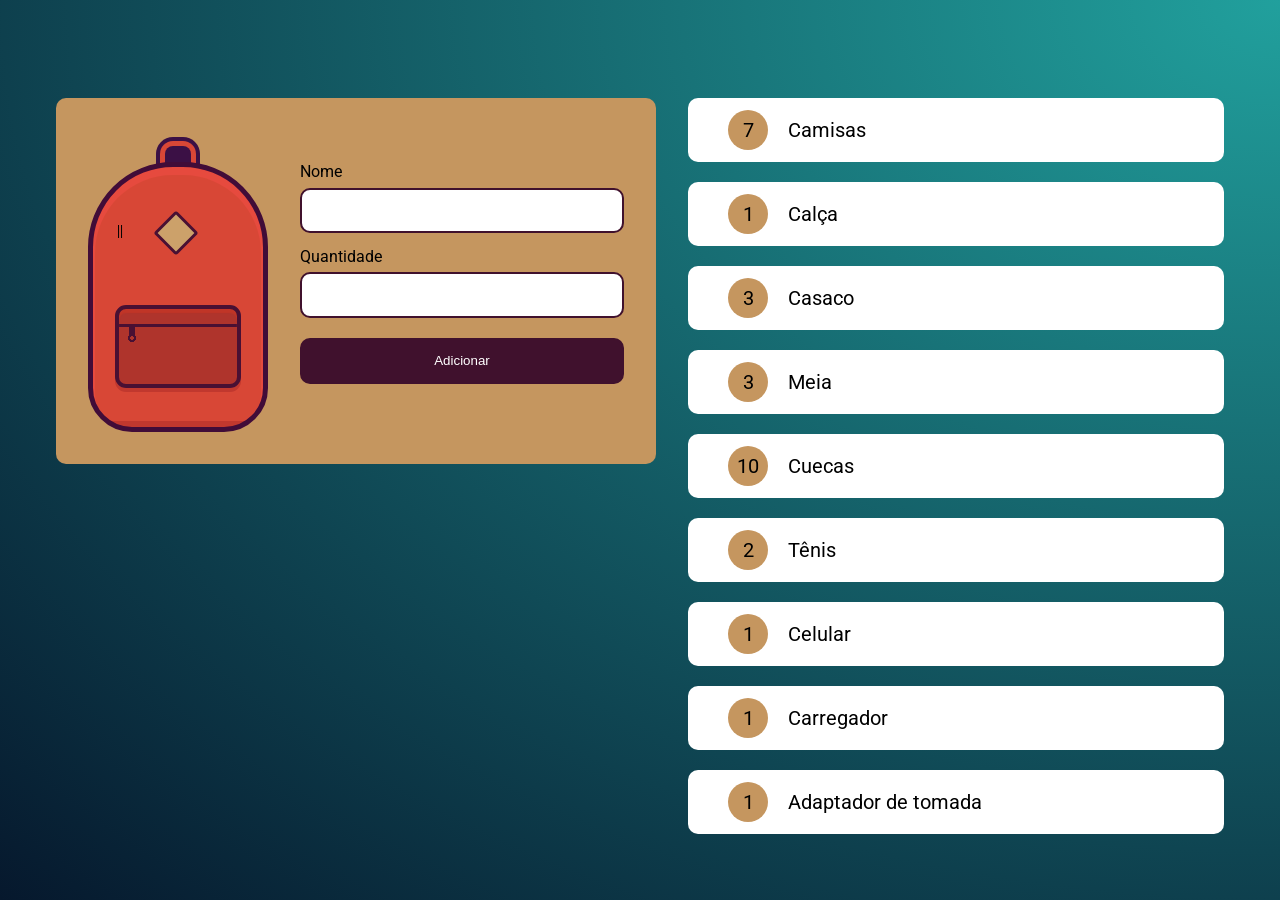
==== Node/mochila-de-viagem/index.html @ fa67abd1 "Novo projeto" ====
<!DOCTYPE html>
<html lang="en">
<head>
    <meta charset="UTF-8">
    <meta http-equiv="X-UA-Compatible" content="IE=edge">
    <meta name="viewport" content="width=device-width, initial-scale=1.0">
    <title>Mochila de viagem</title>
    <link rel="stylesheet" href="css/style.css">

    <link rel="preconnect" href="https://fonts.googleapis.com">
    <link rel="preconnect" href="https://fonts.gstatic.com" crossorigin>
    <link href="https://fonts.googleapis.com/css2?family=Roboto&display=swap" rel="stylesheet"> 
</head>
<body>
    <main class="conteudo">
        <div class="principal">
            <div class="mochila"></div>
            <form action="" class="adicionar" id="novoItem">
                <label for="item">Nome</label>
                <input type="text" name="nome" id="nome">
                <label for="item">Quantidade</label>
                <input type="number" name="quantidade" id="quantidade">
                <input type="submit" value="Adicionar" class="cadastrar">
            </form>
        </div>
        
        <ul class="lista">
            <li class="item"><strong>7</strong>Camisas</li>
            <li class="item"><strong>1</strong>Calça</li>
            <li class="item"><strong>3</strong>Casaco</li>
            <li class="item"><strong>3</strong>Meia</li>
            <li class="item"><strong>10</strong>Cuecas</li>
            <li class="item"><strong>2</strong>Tênis</li>
            <li class="item"><strong>1</strong>Celular</li>
            <li class="item"><strong>1</strong>Carregador</li>
            <li class="item"><strong>1</strong>Adaptador de tomada</li>
        </ul>
    </main>

    <script src="js/main.js"></script>
</body>
</html>
---- Node/mochila-de-viagem/css/style.css ----
html {
    background: radial-gradient(farthest-corner at right top,#21A09D, #06182D);
    height: 100%;
    font-family: 'Roboto', cursive;
}

.conteudo {
    padding: 10vh 3em 0;
    display: flex;
    align-items: flex-start;
    gap: 2em;
}

.principal {
    flex-grow: 1;
    flex-basis: auto;
    min-width: 600px;
    padding: 4em 2em 2em;
    box-sizing: border-box;
    display: flex;
    background: #C5965F;
    border-radius: 10px;
    gap: 2em;
}
  
.mochila {
    min-width: 170px;
    max-width: 170px;
    height: 180px;
    padding-top: 80px;
    background-color: #d84736;
    box-shadow: inset 0 6px 0 2px #e64a3e, 0 -93px 0 -77px #3b1045, 0 -93px 0 -72px #d84736, 0 -93px 0 -68px #3b1045;
    background-image: linear-gradient(to right, transparent 5px, transparent 20px, transparent 1px, transparent 25px, transparent 5px, transparent 20px, transparent 20px, transparent 86px, #c1382e 45px, #c1382e 230px, transparent 25px, transparent 172px );
    background-position: center 254px;
    background-size: 305px 6px;
    background-repeat: repeat-x; 
    border: 5px solid #410c38;
    border-radius: 85px 85px 44px 44px;
    display: inline-block;
    vertical-align: top;
    flex-basis: auto;
    flex-grow: 1;
}
  
.mochila:before, .mochila:after {
    display: block;
    content: '';
    position: absolute;
  }
  
.mochila:before {
    height: 75px;
    width: 118px;
    background-image: radial-gradient(circle closest-corner at 13px 29px , #af342c, #af342c 2px, transparent 2px, transparent), radial-gradient(circle closest-corner at 13px 29px , #491033, #491033 4px, transparent 4px, transparent), linear-gradient(to bottom, transparent 10px, transparent 15px, #491033 5px, #491033 18px, transparent 18px, transparent 100px), linear-gradient(to right, #af342c 10px, #af342c 10px, transparent 10px, transparent 16px, #af342c 9px, #af342c 50px), linear-gradient(to bottom, #af342c 8px, #af342c 16px, #491033 8px, #491033 30px, #af342c 20px, #af342c 72px, #af342c 10px, #af342c 57px, #af342c 5%);
    margin-left: 22px;
    margin-top: 58px;
    border: 4px solid #491033;
    border-radius: 11px;
    box-shadow: 0 4px 0 0 #c1382e, inset 0px 4px 1px 0 #c03527;
    content: '||';
    color: transparent;
    font-family: Comic Sans MS;
    font-weight: bold;
    z-index: 1;
    text-shadow: rgb(0, 0, 0) -2px -86px 0px;
    font-size: 14px;
}
  
.mochila:after {
    margin-left: 67px;
    margin-top: -30px;
    background: #cca16a;
    width:26px;
    height:26px;
    border: 3px solid #491033;
    border-radius: 3px;
    transform: rotate(45deg);
}

.adicionar {
    width: 100%;
}

.adicionar input {
    width: 100%;
    box-sizing: border-box;
    margin: 0.5em 0 1em;
    padding: 1em 0.5em;
    border-radius: 10px;
    border: 2px solid #40112D;
}

.adicionar label {
    display: block;
}

.cadastrar {
    background-color: #40112D;
    color: #FFFFFF;
    cursor: pointer;
}

.lista {
    margin: 0;
    padding: 0;
}

.item {
    list-style: none;
    padding: 0.6em 2em;
    background: #FFFFFF;
    border-radius: 10px;
    margin: 0 0 1em;
    width: 100%;
    box-sizing: border-box;
    display: inline-flex;
    align-items: center;
    gap: 1em;
    font-size: 20px;
}

.item strong {
    border-radius: 50%;
    display: flex;
    align-items: center;
    justify-content: center;
    width: 40px;
    height: 40px;
    Background: #C5965F;
    font-weight: 400;
}
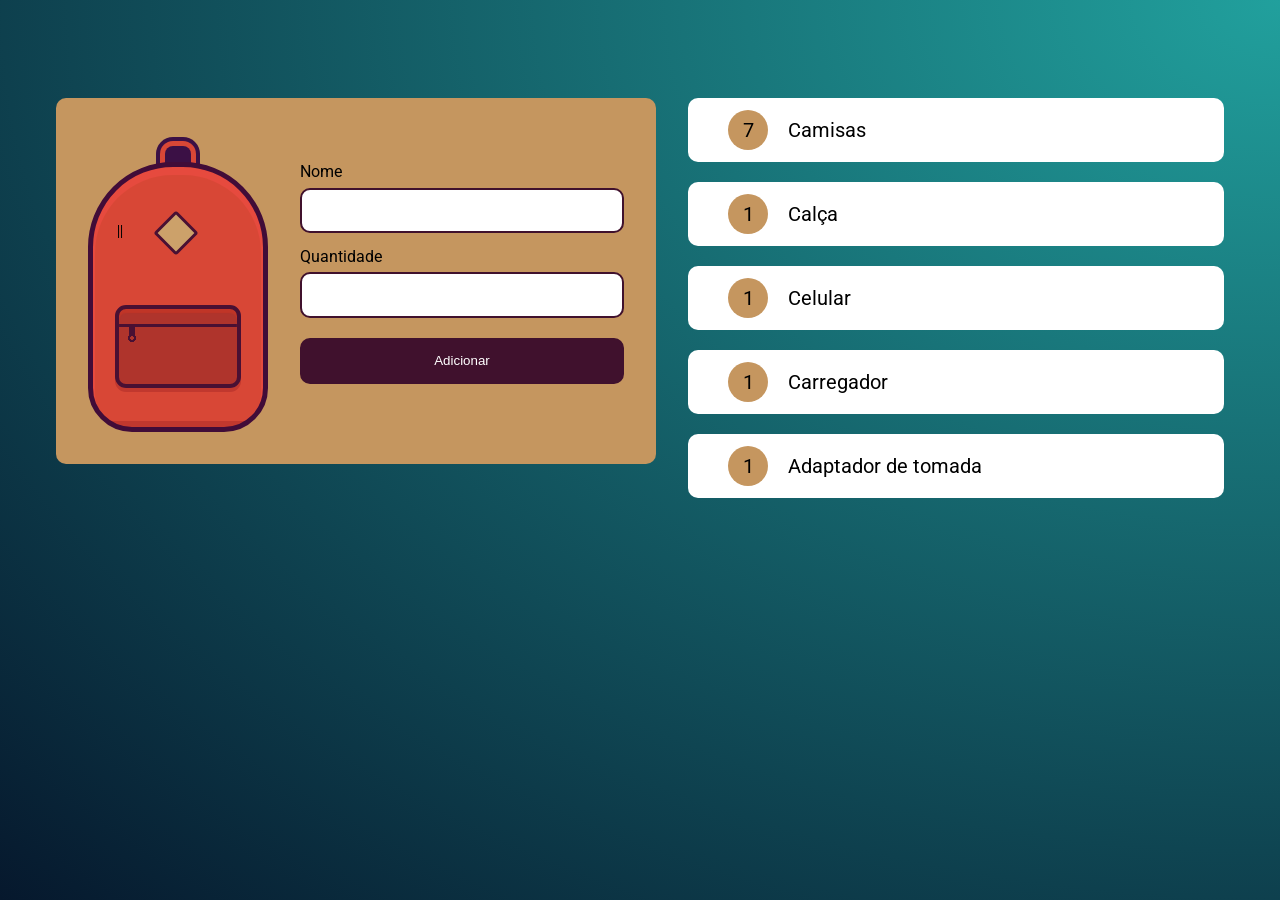
==== commit e636eab3: "Estudos JS => 25.05.2023" ====
--- a/Node/mochila-de-viagem/index.html
+++ b/Node/mochila-de-viagem/index.html
@@ -24,13 +24,9 @@
             </form>
         </div>
         
-        <ul class="lista">
+        <ul class="lista" id="lista">
             <li class="item"><strong>7</strong>Camisas</li>
             <li class="item"><strong>1</strong>Calça</li>
-            <li class="item"><strong>3</strong>Casaco</li>
-            <li class="item"><strong>3</strong>Meia</li>
-            <li class="item"><strong>10</strong>Cuecas</li>
-            <li class="item"><strong>2</strong>Tênis</li>
             <li class="item"><strong>1</strong>Celular</li>
             <li class="item"><strong>1</strong>Carregador</li>
             <li class="item"><strong>1</strong>Adaptador de tomada</li>
